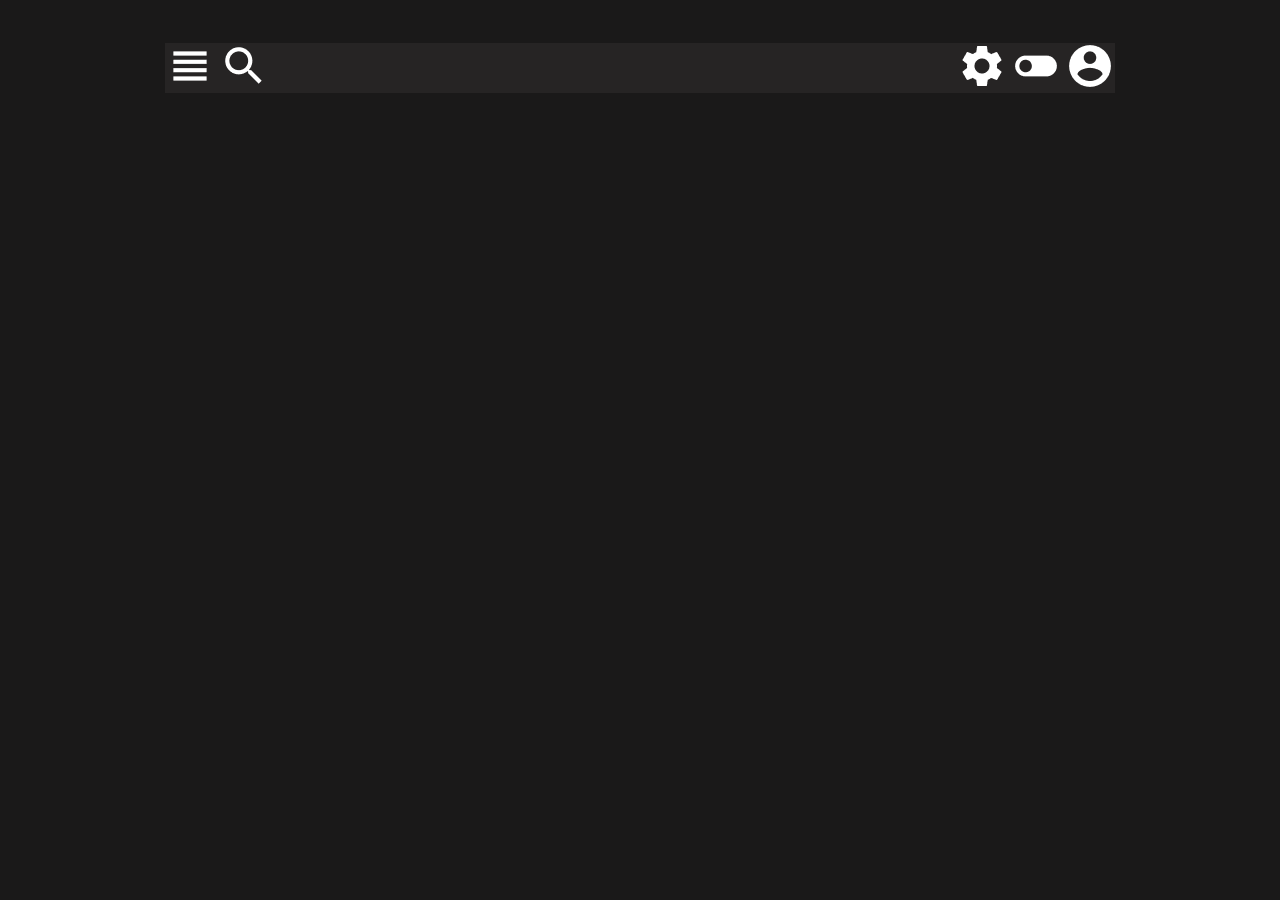
==== Web/lookism.html @ 8d09cc79 "Add files via upload" ====
<!DOCTYPE html>
<html lang="en">
<head>
    <meta charset="UTF-8">
    <meta name="viewport" content="width=device-width, initial-scale=1.0">
    <title>Лукизм</title>
    <link rel="website icon" href="img/logo.png">
    <link rel="stylesheet" href="css/stylel.css">
</head>
<body>
    <section class="section_first">
        <header class="header">
            <div class="navbar">
                <div>
                    <img src="img/View headline.png" alt="">
                    <img src="img/Search.png" alt="">
                </div>
                <div></div>
                <div>
                    <img src="img/Settings.png" alt="">
                    <img src="img/Toggle off.png" alt="">
                    <img src="img/Account circle.png" alt="">
                </div>
            </div>
        </header>
</body>
</html>
---- Web/css/stylel.css ----
* {
    box-sizing: border-box;
    margin: 0;
    padding: 0;
}

body {
    display:inline;
    background:#1A1919;
    width: 1520px;
    height: 2136px;
}

.header {

    height: 135px;
    display: flex;
    justify-content: center;
    align-items: center;
}
.navbar {
    background: #262424;
    height:50px ;
    width: 950px;
    display: flex;
    justify-content: space-between;
    align-items: center;
}
.section_first{
    min-height: 620px;
}
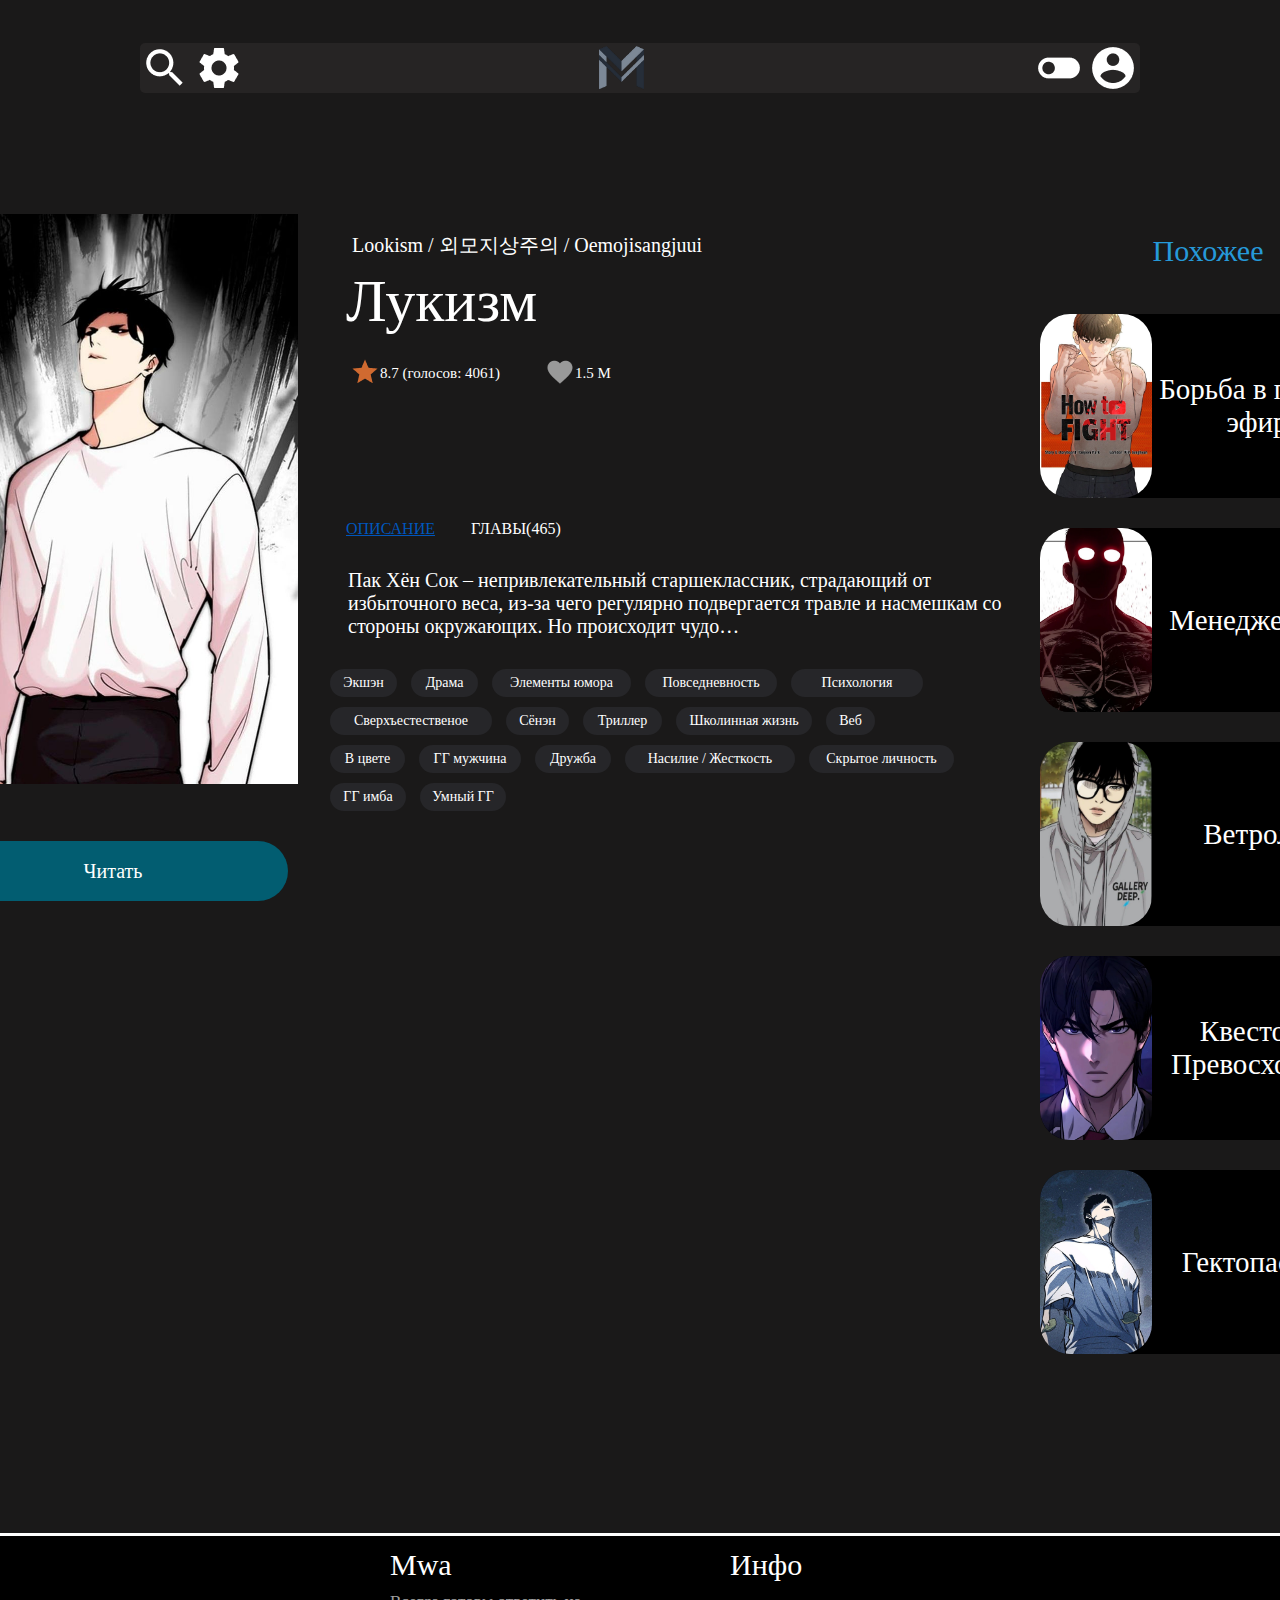
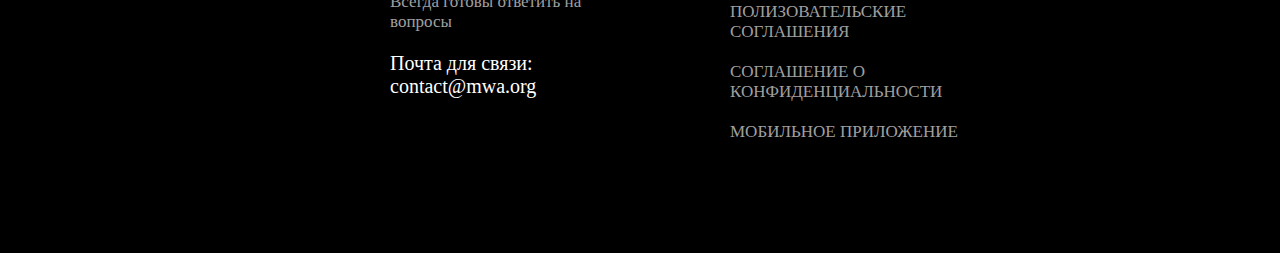
==== commit 1d2a2059: "Add files via upload" ====
--- a/Web/lookism.html
+++ b/Web/lookism.html
@@ -5,23 +5,153 @@
     <meta name="viewport" content="width=device-width, initial-scale=1.0">
     <title>Лукизм</title>
     <link rel="website icon" href="img/logo.png">
-    <link rel="stylesheet" href="css/stylel.css">
+    <link rel="stylesheet" href="css/lokism.css">
 </head>
+
 <body>
-    <section class="section_first">
-        <header class="header">
-            <div class="navbar">
-                <div>
-                    <img src="img/View headline.png" alt="">
-                    <img src="img/Search.png" alt="">
+    <div class="block">
+        <section class="section_first">
+            <header class="header">
+                
+                <div class="navbar">
+                    <div id="left">
+                        <img src="img/Search.png" alt="">
+                        <img src="img/Settings.png" alt="">
+                    </div>
+                    <a href="lookism.html"><img id="logo" src="img/logo.png" alt=""></a>
+                    <div id="right">
+                        <img src="img/Toggle off.png" alt="">
+                        <a href="password.html"><img src="img/Account circle.png" alt="">
+                        </a>
+                    </div>              
                 </div>
-                <div></div>
-                <div>
-                    <img src="img/Settings.png" alt="">
-                    <img src="img/Toggle off.png" alt="">
-                    <img src="img/Account circle.png" alt="">
+            </header>   
+
+    <div class="block_full">   
+        <div class="bloc_one">
+            <a href="" class="deroc">
+            <div class="image">
+                <img src="img/d53de6183176ff137e3b90af6ec6b160.jpg" alt="">
+            </div>
+            </a>
+            <div class="dim_center">
+                <a href="" class="deroc">
+                <a href="https://remanga.org/manga/lookism/32885?page=1">
+                <div class="open decor">
+                Читать
+                </div>
+                </a>
+                </a>
+            </div>
+        </div>
+        <div class="bloc_second">
+            <div class="sub_bloc_second_one">
+                <div class="denu_lung">
+                    Lookism / 외모지상주의 / Oemojisangjuui
+                </div>
+                <div class="denu">
+                    Лукизм
+                </div>
+            <div class="notate">
+                <div class="star">
+                    <img src="img/Star.png" alt="">
+                    <span class="not_1">8.7 (голосов: 4061)</span>
+                </div>
+                <div class="heart">
+                    <img src="img/Heart.png" alt="">
+                    <span class="not_2">1.5 M</span>
                 </div>
             </div>
-        </header>
+            </div>
+            <div class="sub_bloc_second_two">
+                <div class="notate">
+                <span class="opis">ОПИСАНИЕ</span>
+                <a href="" class="glav">
+                <span>ГЛАВЫ(465)</span>
+                </a>
+                </div>
+                <div class="description">
+                    Пак Хён Сок – непривлекательный старшеклассник, страдающий от избыточного веса, из-за чего регулярно подвергается травле и насмешкам со стороны окружающих. Но происходит чудо…
+                </div>
+                <div class="janr">
+                    <div class="bloc_min_one">
+                    <div class="janr_object object_1 decor">Экшэн</div>
+                    <div class="janr_object object_2 decor">Драма</div>
+                    <div class="janr_object object_3 decor">Элементы юмора</div>
+                    <div class="janr_object object_4 decor">Повседневность</div>
+                    <div class="janr_object object_5 decor">Психология</div>
+                    </div>
+                    <div class="bloc_min_one heigh">
+                    <div class="janr_object object_6 decor">Сверхъестественое</div>
+                    <div class="janr_object object_7 decor">Сёнэн</div>
+                    <div class="janr_object object_8 decor">Триллер</div>
+                    <div class="janr_object object_9 decor">Школинная жизнь</div>
+                    <div class="janr_object object_10 decor">Веб</div>
+                    </div>
+                    <div class="bloc_min_one heigh">
+                    <div class="janr_object object_11 decor">В цвете</div>
+                    <div class="janr_object object_12 decor">ГГ мужчина</div>
+                    <div class="janr_object object_13 decor">Дружба</div>
+                    <div class="janr_object object_14 decor">Насилие / Жесткость</div>
+                    <div class="janr_object object_15 decor">Скрытое личность</div>
+                    </div>
+                    <div class="bloc_min_one heigh">
+                    <div class="janr_object object_16 decor">ГГ имба</div>
+                    <div class="janr_object object_17 decor">Умный ГГ </div>                  </div>
+                </div>
+            </div>
+        </div>
+        <div class="bloc_three">
+            <span class="unic">Похожее</span>
+            <a href="" id="deroc">
+            <div class="bloc_asem heigh_1">
+                <img src="img/How to Fight Manga [ latest chapters ] - Aqua manga.jpg" alt="">
+                <span class="bloc_asem_text decor_1">Борьба в прямом эфире</span>
+            </div>
+            </a>
+            <a href="" id="deroc">
+            <div class="bloc_asem">
+                <img src="img/Менеджер Ким Manager Kim.jpg" alt="">
+                <span class="bloc_asem_text decor_1">Менеджер Ким</span>
+            </div>
+            </a>
+            <a href="" id="deroc">
+            <div class="bloc_asem">
+                <img src="img/vetro.jpg" alt="">
+                <span class="bloc_asem_text decor_1">Ветролом</span>
+            </div>
+            </a>
+            <a href="" id="deroc">
+            <div class="bloc_asem">
+                <img src="img/Kim Soohyun __ Quest Supremacy - Chapter 102.jpg" alt="">
+                <span class="bloc_asem_text decor_1">Квестовое Превосходство</span>
+            </div>
+            </a>
+            <a href="" id="deroc">
+            <div class="bloc_asem">
+                <img src="img/Park Hanjun.jpg" alt="">
+                <span class="bloc_asem_text decor_1">Гектопаскаль</span>
+            </div>
+            </a>
+        </div>
+    </div>
+  </div>
+
+    <Section id="jos">
+    <div class="jos">
+        <div class="answer">
+        <p id="h1">Mwa</p>
+        <p id="h2">Всегда готовы ответить на вопросы</p>
+        <p id="h3">Почта для связи:<br>
+            contact@mwa.org</p>
+        </div>
+        <div class="answer1">
+            <p id="h1">Инфо</p>
+            <p id="h4">ПОЛИЗОВАТЕЛЬСКИЕ <br> СОГЛАШЕНИЯ</p>
+            <p id="h4">СОГЛАШЕНИЕ О <br> КОНФИДЕНЦИАЛЬНОСТИ</p>
+            <p id="h4">МОБИЛЬНОЕ ПРИЛОЖЕНИЕ</p>
+            </div>
+    </div>
+    </Section>
 </body>
 </html>--- a/Web/css/lokism.css
+++ b/Web/css/lokism.css
@@ -0,0 +1,491 @@
+* {
+    box-sizing: border-box;
+    margin: 0;
+    padding: 0;
+}
+body{
+    display: flex;
+    justify-content: center;
+    flex-wrap: wrap;
+    background:#1A1919;
+}
+a
+{
+    text-decoration: none;
+}
+.block
+{
+    display: block;
+    background:#1A1919;
+    width: 1520px;
+    height: auto;
+    margin-top: 0px;
+}
+header {
+
+    height: 135px;
+    display: flex;
+    justify-content: center;
+    align-items: center;
+}
+.navbar {
+    background: #262424;
+    height:50px ;
+    width: 1000px;
+    border-radius: 5px;
+    display: flex;
+}
+#logo
+{ 
+    position: relative;
+    width: 45px;
+    height: 45px;
+    top: 3px;
+    left: 355px;
+}
+#logo:hover
+{
+    border: solid 5px #262424;
+}
+
+#right img 
+{
+    position: relative;
+    object-fit: cover;
+    width: 50px;
+    height: 50px;
+    left: 745px;
+}
+#left img{
+    object-fit: cover;
+    width: 50px;
+    height: 50px;
+}
+.navbar img:hover
+{
+    border:solid 3px white;
+    border-radius: 5px;
+    cursor: pointer;
+    
+}
+
+.block_full
+{
+    display: flex;
+}
+.bloc_one
+{
+    width: 370px;
+    height:677px;
+    margin-top:79px;
+    margin-left:38px;
+}
+
+.image
+{
+    width: 370px;
+    height: 570px;
+}
+.image img
+{
+    width: 370px;
+    height: 570px;
+    object-fit: cover;
+}
+.dim_center
+{
+    display: flex;
+    justify-content: center;
+    margin-top: 57px;
+}
+.open
+{
+    width: 350px;
+    height: 60px;
+    border-radius: 50px;
+    background-color: #025D71;
+    display: flex;
+    justify-content: center;
+    align-items: center;
+    color: white;
+    font-size: 20px;
+}
+
+.bloc_second
+{
+    height: 595px;
+    width: 690px;
+    margin-top:79px;
+    margin-left:32px; 
+}
+.sub_bloc_second_one
+{
+    width: 690px;
+    height: 201px;    
+}
+.denu_lung
+{
+    width: 520px;
+    height: 24px;
+    font-size: 20px;
+    color: white;
+    margin-top: 18px;
+    margin-left: 22px;
+}
+.denu
+{
+    width: 219px;
+    height: 73px;
+    margin-top: 11px;
+    margin-left: 16px;
+    color: white;
+    font-size: 60px;
+}
+.star
+{
+    display: flex;
+    width: 203px;
+    height: 40px;
+    margin-top: 17px;
+    margin-left: 12px;
+
+}
+.star img
+{
+    width: 30px;
+    height: 30px;
+    margin-left: 8px;
+}
+.not_1
+{
+    width: 150px;
+    height: 18px;
+    color: white;
+    font-size: 15px;
+    margin-top: 8px;
+}
+.heart
+{
+    width: 108px;
+    height: 40px;
+    margin-top: 17px;
+    display: flex;
+}
+.notate
+{display: flex;}
+
+.heart img
+{
+    width: 30px;
+    height: 30px;
+}
+
+.not_2
+{
+    width: 40px;
+    height: 18px;
+    color: white;
+    font-size: 15px;
+    margin-top: 8px;
+}
+.sub_bloc_second_two
+{
+    width: 690px;
+    height: 330px;
+    margin-top: 64px;
+}
+.opis
+{
+    width: 92px;
+    height: 19px;
+    color: #0056BC;
+    font-size: 16px;
+    margin-top: 23px;
+    margin-left: 16px;
+    text-decoration: underline;
+}
+.opis
+{
+    cursor: pointer;
+}
+.glav
+{
+    width: 97px;
+    height: 19px;
+    color: white;
+    font-size: 16px;
+    margin-top: 23px;
+    margin-left: 33px;   
+}
+.glav:hover
+{
+    text-decoration: underline;
+}
+.description
+{
+    width: 654px;
+    height: 71px;
+    color: white;
+    font-size: 20px;
+    margin-top: 30px;
+    margin-left: 18px;
+}
+.janr
+{
+    width: 690px;
+    height:318px ;
+    margin-top: 29px;
+    
+}
+.bloc_min_one
+{
+    height: 28px;
+    width: 690px;
+    display: flex;
+}
+.janr_object
+{
+    display: flex;
+    justify-content: center;
+    align-items: center;
+    color: white;
+    background-color: #262629;
+    border-radius: 20px;
+    font-size: 14px;
+}
+.object_1
+{
+    width: 67px;
+    height: 28px;
+}
+.object_2
+{
+    width: 67px;
+    height: 28px;
+    margin-left: 14px;
+}
+.object_3
+{
+    width: 139px;
+    height: 28px;
+    margin-left: 14px;
+}
+.object_4
+{
+    width: 132px;
+    height: 28px;
+    margin-left: 14px;
+}
+.object_5
+{
+    width: 132px;
+    height: 28px;
+    margin-left: 14px;
+}
+.object_6
+{
+    width: 162px;
+    height: 28px;
+}
+.object_7
+{
+    width: 63px;
+    height: 28px;
+    margin-left: 14px;
+}
+.object_8
+{
+    width: 79px;
+    height: 28px;
+    margin-left: 14px;
+}
+.object_9
+{
+    width: 136px;
+    height: 28px;
+    margin-left: 14px;
+}
+.object_10
+{
+    width: 49px;
+    height: 28px;
+    margin-left: 14px;
+}
+.object_11
+{
+    width: 75px;
+    height: 28px;
+}
+.object_12
+{
+    width: 102px;
+    height: 28px;
+    margin-left: 14px;
+}
+.object_13
+{
+    width: 76px;
+    height: 28px;
+    margin-left: 14px;
+}
+.object_14
+{
+    width: 170px;
+    height: 28px;
+    margin-left: 14px;
+}
+.object_15
+{
+    width: 145px;
+    height: 28px;
+    margin-left: 14px;
+}
+.object_16
+{
+    width: 76px;
+    height: 28px;
+}
+.object_17
+{
+    width: 86px;
+    height: 28px;
+    margin-left: 14px;
+}
+.heigh
+{
+    margin-top: 10px;
+}
+
+.bloc_three
+{
+    width: 365px;
+    height: 1219px;
+    margin-top:79px;
+    margin-left:5px; 
+}
+.unic
+{
+    width: 160px;
+    height: 48px;
+    display: flex;
+    justify-content: center;
+    margin-left: 103px;
+    margin-top: 20px;
+    color: #2699D9;
+    font-size: 30px;
+}
+
+.bloc_asem
+{
+    height: 184px;
+    width: 335px;
+    display: flex;
+    margin-top: 30px;
+    margin-left: 15px;
+    border-radius:30px;
+    background-color: black;
+
+}
+.bloc_asem:hover
+{
+    transition:0.5s ease-in-out;
+    transform: scale(1.1);
+}
+.bloc_asem img
+{
+    object-fit: cover;
+    width: 112px;
+    height: 184px;
+    border-radius: 30px;
+}
+.bloc_asem img:hover
+{
+    transition:0.5s ease-in-out;
+    transform: scale(1.1);
+}
+.heigh_1
+{
+    margin-top: 32px;
+}
+.bloc_asem_text
+{
+    width: 223px;
+    height: 184px;
+    color: white;
+    font-size: 29px;
+    display: flex;
+    justify-content: center;
+    align-items: center;
+    text-align: center;
+    border-top-right-radius:30px ;
+    border-bottom-right-radius:30px ;
+}
+.decor:hover
+{
+color:black;
+background-color: white;
+cursor: pointer;
+}
+.decor_1:hover
+{
+    text-decoration: underline;
+color:white;
+}
+#deroc
+{
+    text-decoration: none;
+    
+}
+.jos 
+{
+    width: 2000px;
+    height:320px;
+    background-color: #000000;
+    margin-top: 100px;
+    border-top: solid 3px white;
+    display: flex;
+    justify-content: center;
+}
+.answer
+{
+    width: 200px;
+    height: 200px;
+    margin-left: 140px;
+    margin-top: 12px;
+}
+#h1
+{
+    color: white;
+    font-size: 30px;
+
+}
+#h2
+{
+    color: #ffffffa3;
+    font-size: 17px;
+    margin-top: 10px;
+}
+#h3
+{
+    color: white;
+    font-size: 20px;
+    margin-top: 20px;
+}
+.answer1
+{
+    width: 300px;
+    height: 200px;
+    margin-left: 140px;
+    margin-top: 12px;
+}
+#h4
+{
+    color: #ffffffa3;
+    font-size: 17px;
+    margin-top: 20px;
+}
+#h4:hover
+{
+    color:#2699D9;
+    cursor:pointer;
+}